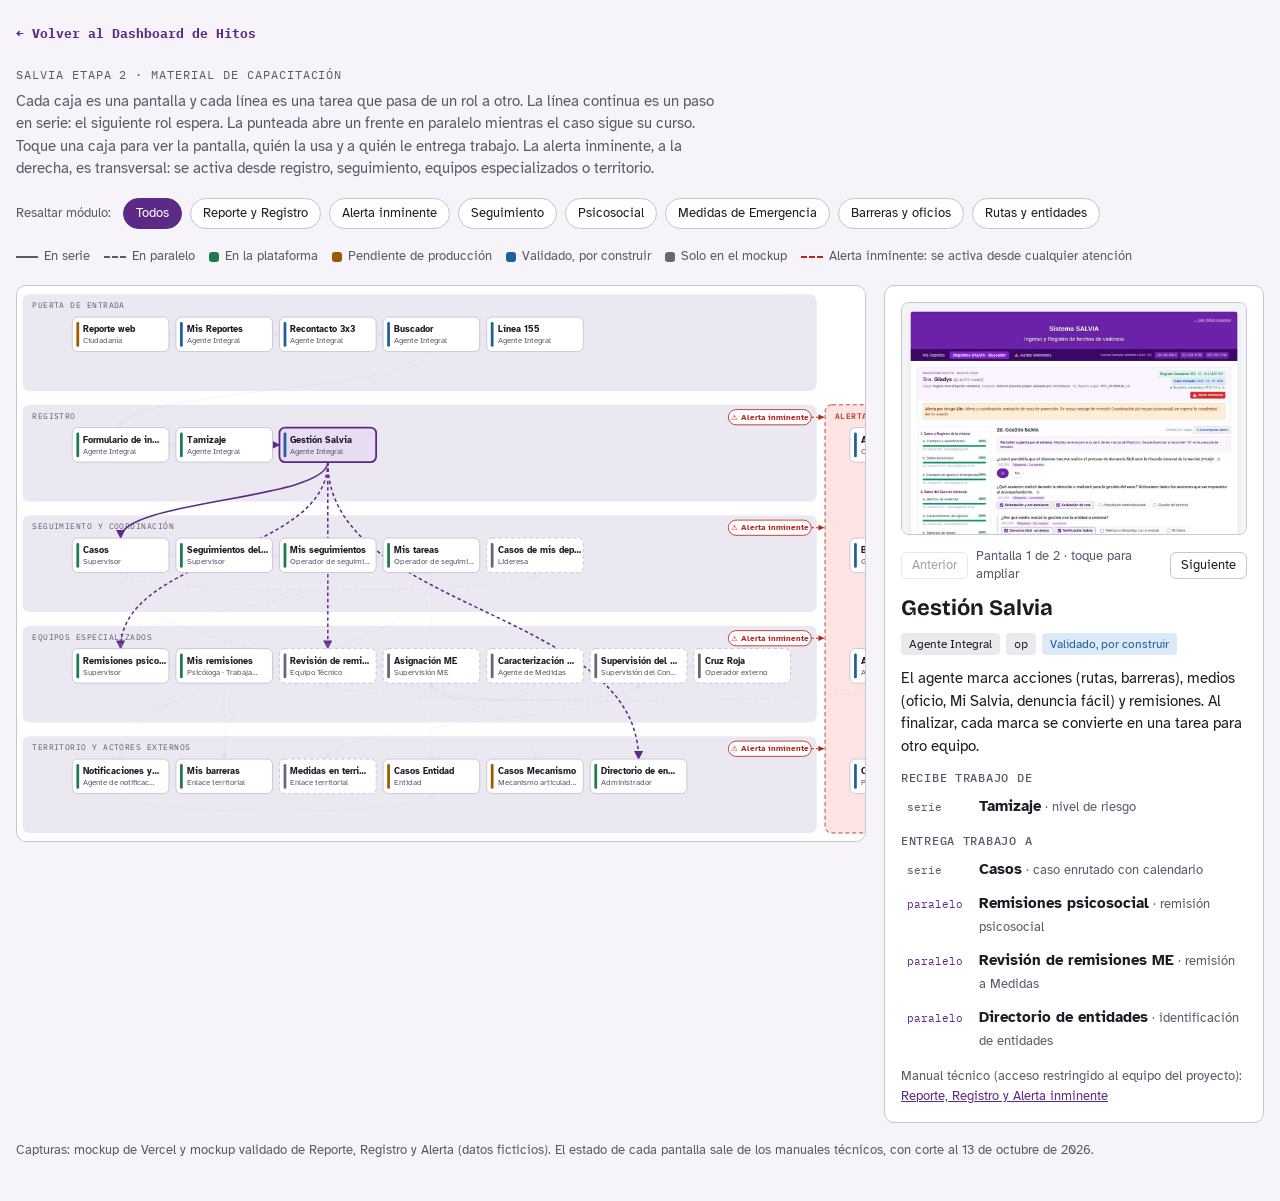
==== pipeline.html @ 810c1c6e "adjunta pipeline" ====
<!doctype html>
<html lang="es" xmlns:mso="urn:schemas-microsoft-com:office:office" xmlns:msdt="uuid:C2F41010-65B3-11d1-A29F-00AA00C14882">
<head>
<meta charset="utf-8">
<meta name="viewport" content="width=device-width, initial-scale=1, viewport-fit=cover">
<title>Red de acción SALVIA</title>
<meta name="description" content="Mapa interactivo de pantallas y traspasos de tareas de la plataforma SALVIA, con capturas por pantalla, para capacitación.">
<link rel="preconnect" href="https://fonts.googleapis.com">
<link rel="preconnect" href="https://fonts.gstatic.com" crossorigin>
<link rel="stylesheet" href="https://fonts.googleapis.com/css2?family=Bricolage+Grotesque:opsz,wght@12..96,500;12..96,700&family=Atkinson+Hyperlegible:ital,wght@0,400;0,700;1,400&family=IBM+Plex+Mono:wght@400;500&display=swap">
<link rel="stylesheet" href="styles.css">

<!--[if gte mso 9]><xml>
<mso:CustomDocumentProperties>
<mso:_ApprovalStatus msdt:dt="string">0</mso:_ApprovalStatus>
<mso:_ApprovalAssignedTo msdt:dt="string"></mso:_ApprovalAssignedTo>
<mso:_ApprovalRespondedBy msdt:dt="string"></mso:_ApprovalRespondedBy>
<mso:_ApprovalSentBy msdt:dt="string"></mso:_ApprovalSentBy>
</mso:CustomDocumentProperties>
</xml><![endif]-->
</head>
<body>
<div class="wrap">
    <div style="display: flex; justify-content: space-between; align-items: center; margin-bottom: 4px;">
    <a href="index.html" style="display: inline-flex; align-items: center; gap: 6px; font-size: 13px; color: var(--accent); text-decoration: none; font-weight: 700; font-family: var(--mono);">
      &larr; Volver al Dashboard de Hitos
    </a>
  </div>
  <header>
    <div class="eyebrow">SALVIA Etapa 2 · Material de capacitación</div>
    <p class="lede">Cada caja es una pantalla y cada línea es una tarea que pasa de un rol a otro. La línea continua es un paso en serie: el siguiente rol espera. La punteada abre un frente en paralelo mientras el caso sigue su curso. Toque una caja para ver la pantalla, quién la usa y a quién le entrega trabajo. La alerta inminente, a la derecha, es transversal: se activa desde registro, seguimiento, equipos especializados o territorio.</p>
  </header>

  <div class="toolbar" role="group" aria-label="Filtrar por módulo">
    <span class="lbl">Resaltar módulo:</span>
    <button class="chip" data-mod="" aria-pressed="true" id="f-todos">Todos</button>
    <button class="chip" data-mod="registro" aria-pressed="false" id="f-registro">Reporte y Registro</button>
    <button class="chip" data-mod="alerta" aria-pressed="false" id="f-alerta">Alerta inminente</button>
    <button class="chip" data-mod="seguimiento" aria-pressed="false" id="f-seguimiento">Seguimiento</button>
    <button class="chip" data-mod="psicosocial" aria-pressed="false" id="f-psicosocial">Psicosocial</button>
    <button class="chip" data-mod="medidas" aria-pressed="false" id="f-medidas">Medidas de Emergencia</button>
    <button class="chip" data-mod="barreras" aria-pressed="false" id="f-barreras">Barreras y oficios</button>
    <button class="chip" data-mod="rutas" aria-pressed="false" id="f-rutas">Rutas y entidades</button>
  </div>

  <div class="legend">
    <span><i class="sw"></i>En serie</span>
    <span><i class="sw par"></i>En paralelo</span>
    <span><i class="dot st-impl" style="background:var(--ok)"></i>En la plataforma</span>
    <span><i class="dot" style="background:var(--warn)"></i>Pendiente de producción</span>
    <span><i class="dot" style="background:var(--build)"></i>Validado, por construir</span>
    <span><i class="dot" style="background:var(--mock)"></i>Solo en el mockup</span>
    <span><i class="sw par" style="border-color:var(--risk)"></i>Alerta inminente: se activa desde cualquier atención</span>
  </div>

  <div class="main">
    <div class="mapbox"><svg class="map" id="map" viewBox="0 0 1390 804" role="img" aria-label="Red de pantallas y traspasos de tareas de SALVIA"></svg></div>
    <aside class="panel" id="panel" aria-live="polite"></aside>
  </div>

  <footer>Capturas: mockup de Vercel y mockup validado de Reporte, Registro y Alerta (datos ficticios). El estado de cada pantalla sale de los manuales técnicos, con corte al 13 de octubre de 2026.</footer>
</div>

<dialog id="zoom"><form method="dialog"><button id="zoom-close">Cerrar</button></form><img id="zoom-img" alt=""></dialog>

<script src="datos.js"></script>
<script src="app_r.js"></script>
</body>
</html>
---- styles.css ----
/* Red de acción SALVIA — estilos */
:root { color-scheme: light; }
html, body { margin: 0; }
img { max-width: 100%; }
[hidden] { display: none !important; }
/* Layout: mapa de la red a la izquierda (franjas por familia de roles), ficha de la pantalla a la derecha; en móvil la ficha baja debajo del mapa. */
:root {
  --bg: #f6f4f8;
  --surface: #ffffff;
  --band: #ece8f1;
  --ink: #1f1a26;
  --muted: #5f566b;
  --line: #c9c1d4;
  --accent: #5b2a86;
  --accent-soft: #e7dcf2;
  --ok: #1f7a4d;
  --ok-soft: #dff1e7;
  --warn: #9a5b00;
  --warn-soft: #fbeccc;
  --build: #1f5f9a;
  --build-soft: #dce9f6;
  --mock: #6c6476;
  --mock-soft: #ebe8ee;
  --risk: #b3261e;
  --risk-soft: #fbe4e2;
  --display: "Bricolage Grotesque", "Segoe UI", system-ui, sans-serif;
  --body: "Atkinson Hyperlegible", "Segoe UI", system-ui, sans-serif;
  --mono: "IBM Plex Mono", ui-monospace, "SFMono-Regular", Menlo, monospace;
}
@media (prefers-color-scheme: dark) {
  :root:not([data-theme="light"]) {
    --bg: #17141c; --surface: #211d28; --band: #2a2532; --ink: #efeaf5; --muted: #b3a9c0; --line: #4a4256;
    --accent: #c9a6ec; --accent-soft: #3b2d4c; --ok: #7fd3a6; --ok-soft: #1e3a2c; --warn: #f0c070; --warn-soft: #43341a;
    --build: #93c1f0; --build-soft: #1d3247; --mock: #b9b0c4; --mock-soft: #302b38; --risk: #ff8a80; --risk-soft: #3d2023; color-scheme: dark;
  }
}
:root[data-theme="dark"] {
  --risk-soft: #3d2023;
  --bg: #17141c; --surface: #211d28; --band: #2a2532; --ink: #efeaf5; --muted: #b3a9c0; --line: #4a4256;
  --accent: #c9a6ec; --accent-soft: #3b2d4c; --ok: #7fd3a6; --ok-soft: #1e3a2c; --warn: #f0c070; --warn-soft: #43341a;
  --build: #93c1f0; --build-soft: #1d3247; --mock: #b9b0c4; --mock-soft: #302b38; --risk: #ff8a80; color-scheme: dark;
}
* { box-sizing: border-box; }
body { background: var(--bg); color: var(--ink); font-family: var(--body); font-size: 15px; line-height: 1.5; }
.wrap { padding-left: max(16px, env(safe-area-inset-left, 0px)); padding-right: max(16px, env(safe-area-inset-right, 0px)); padding-block: 24px 40px; max-width: 1480px; margin: 0 auto; display: grid; gap: 18px; }
header { display: grid; gap: 6px; }
.eyebrow { font-family: var(--mono); font-size: 12px; letter-spacing: .08em; text-transform: uppercase; color: var(--muted); }
h1 { font-family: var(--display); font-weight: 700; font-size: clamp(26px, 3.4vw, 38px); line-height: 1.1; margin: 0; text-wrap: balance; }
.lede { color: var(--muted); max-width: 70ch; margin: 0; }
.toolbar { display: flex; flex-wrap: wrap; gap: 8px; align-items: center; }
.toolbar .lbl { font-size: 13px; color: var(--muted); margin-right: 4px; }
.chip { font: inherit; font-size: 13px; border: 1px solid var(--line); background: var(--surface); color: var(--ink); border-radius: 999px; padding: 5px 12px; cursor: pointer; }
.chip[aria-pressed="true"] { background: var(--accent); border-color: var(--accent); color: var(--surface); }
.chip:focus-visible, .node:focus-visible, .linkbtn:focus-visible, .navbtn:focus-visible { outline: 3px solid var(--accent); outline-offset: 2px; }
.legend { display: flex; flex-wrap: wrap; gap: 14px; font-size: 13px; color: var(--muted); }
.legend span { display: inline-flex; align-items: center; gap: 6px; }
.sw { width: 22px; height: 0; border-top: 2px solid var(--muted); display: inline-block; }
.sw.par { border-top-style: dashed; }
.dot { width: 10px; height: 10px; border-radius: 3px; display: inline-block; }
.main { display: grid; grid-template-columns: minmax(0, 1fr) 380px; gap: 18px; align-items: start; }
@media (max-width: 1100px) { .main { grid-template-columns: minmax(0, 1fr); } }
.mapbox { background: var(--surface); border: 1px solid var(--line); border-radius: 10px; overflow-x: auto; min-width: 0; }
svg.map { display: block; width: 100%; min-width: 960px; height: auto; }
.aicol { fill: var(--risk-soft); stroke: var(--risk); stroke-width: 1.2; stroke-dasharray: 6 4; }
.aititle { fill: var(--risk); font-family: var(--mono); font-size: 11px; letter-spacing: .06em; text-transform: uppercase; font-weight: 500; }
.port { cursor: pointer; }
.port rect { fill: var(--surface); stroke: var(--risk); stroke-width: 1.2; }
.port text { fill: var(--risk); font-family: var(--body); font-size: 11px; font-weight: 700; }
.port path { fill: none; stroke: var(--risk); stroke-width: 1.4; stroke-dasharray: 4 3; }
.port.on rect { fill: var(--risk-soft); stroke-width: 2.2; }
.port.dim { opacity: .3; }
.bandrect { fill: var(--band); }
.bandtxt { fill: var(--muted); font-family: var(--mono); font-size: 11px; letter-spacing: .06em; text-transform: uppercase; }
.edge { fill: none; stroke: var(--line); stroke-width: 1.4; transition: stroke .2s, opacity .2s; }
.edge.par { stroke-dasharray: 5 4; }
.edge.on { stroke: var(--accent); stroke-width: 2.2; }
.edge.dim { opacity: .18; }
.node { cursor: pointer; }
.node rect.box { fill: var(--surface); stroke: var(--line); stroke-width: 1.3; transition: stroke .15s, fill .15s; }
.node .stripe { }
.node text.n { fill: var(--ink); font-family: var(--body); font-weight: 700; font-size: 12.5px; }
.node text.r { fill: var(--muted); font-family: var(--body); font-size: 11px; }
.node:hover rect.box { stroke: var(--accent); }
.node.sel rect.box { stroke: var(--accent); stroke-width: 2.6; fill: var(--accent-soft); }
.node.dim { opacity: .28; }
.node.mock rect.box { stroke-dasharray: 5 4; }
.panel { background: var(--surface); border: 1px solid var(--line); border-radius: 10px; padding: 16px; display: grid; gap: 12px; position: sticky; top: calc(env(safe-area-inset-top, 0px) + 12px); min-width: 0; }
@media (max-width: 1100px) { .panel { position: static; } }
.shot { background: var(--band); border-radius: 8px; overflow: hidden; border: 1px solid var(--line); }
.shot img { display: block; width: 100%; height: auto; cursor: zoom-in; }
.shotbar { display: flex; justify-content: space-between; align-items: center; gap: 8px; font-size: 12.5px; color: var(--muted); }
.navbtn { font: inherit; font-size: 13px; border: 1px solid var(--line); background: var(--surface); color: var(--ink); border-radius: 6px; padding: 3px 10px; cursor: pointer; }
.navbtn:disabled { opacity: .4; cursor: default; }
.panel h2 { font-family: var(--display); font-weight: 700; font-size: 22px; line-height: 1.15; margin: 0; text-wrap: balance; }
.tags { display: flex; flex-wrap: wrap; gap: 6px; }
.tag { font-size: 12px; border-radius: 4px; padding: 2px 8px; background: var(--mock-soft); color: var(--ink); }
.tag.code { font-family: var(--mono); }
.st-impl { background: var(--ok-soft); color: var(--ok); }
.st-pend { background: var(--warn-soft); color: var(--warn); }
.st-build { background: var(--build-soft); color: var(--build); }
.st-mock { background: var(--mock-soft); color: var(--mock); }
.desc { margin: 0; }
.flows { display: grid; gap: 10px; }
.flows h3 { font-size: 12px; font-family: var(--mono); letter-spacing: .06em; text-transform: uppercase; color: var(--muted); margin: 0 0 4px; font-weight: 500; }
.flows ul { list-style: none; margin: 0; padding: 0; display: grid; gap: 4px; }
.linkbtn { font: inherit; text-align: left; width: 100%; background: none; border: 0; border-radius: 6px; padding: 4px 6px; cursor: pointer; color: var(--ink); display: flex; gap: 8px; align-items: baseline; }
.linkbtn:hover { background: var(--band); }
.kind { font-family: var(--mono); font-size: 11px; color: var(--muted); min-width: 64px; }
.kind.par { color: var(--accent); }
.via { color: var(--muted); font-size: 13px; }
.manual a { color: var(--accent); }
.note { font-size: 13px; color: var(--muted); margin: 0; }
dialog { border: 0; padding: 0; background: transparent; max-width: min(96vw, 1200px); }
dialog::backdrop { background: rgba(10, 6, 16, .72); }
dialog img { display: block; max-width: 100%; max-height: 88vh; border-radius: 8px; }
dialog form { text-align: right; margin-bottom: 6px; }
dialog button { font: inherit; border: 0; border-radius: 6px; padding: 6px 12px; background: var(--surface); color: var(--ink); cursor: pointer; }
footer { font-size: 13px; color: var(--muted); }
@media (prefers-reduced-motion: reduce) { * { transition: none !important; } }
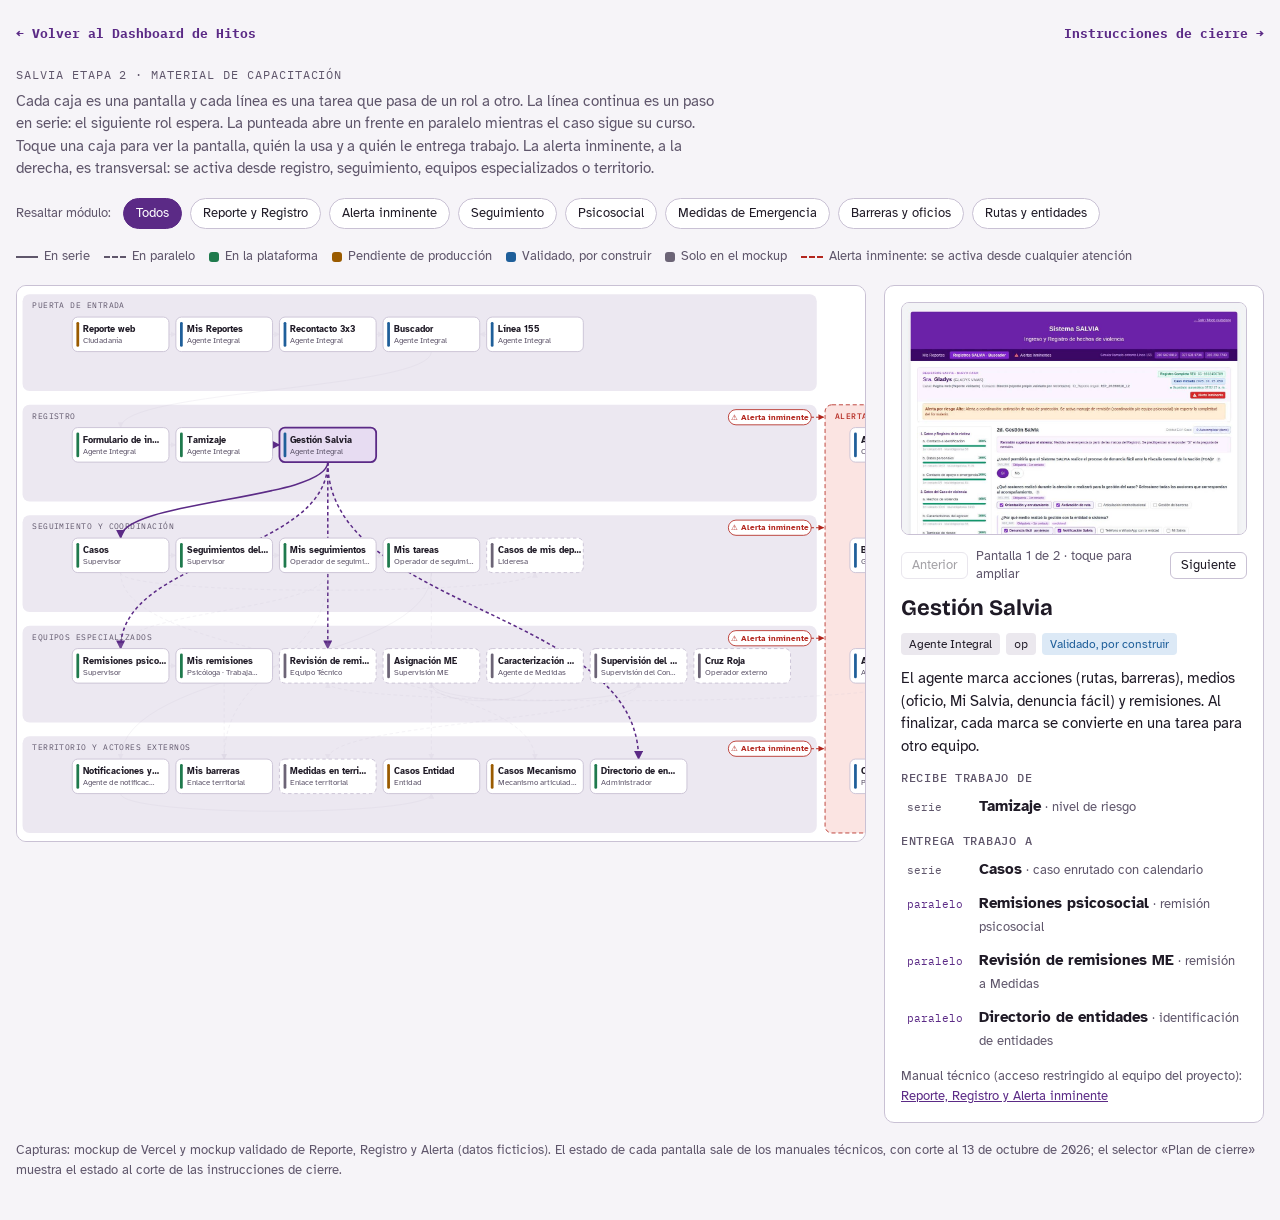
==== commit d47d16e2: "incluye plan de cierre dentro" ====
--- a/pipeline.html
+++ b/pipeline.html
@@ -24,6 +24,9 @@
     <div style="display: flex; justify-content: space-between; align-items: center; margin-bottom: 4px;">
     <a href="index.html" style="display: inline-flex; align-items: center; gap: 6px; font-size: 13px; color: var(--accent); text-decoration: none; font-weight: 700; font-family: var(--mono);">
       &larr; Volver al Dashboard de Hitos
+    </a>
+    <a href="instrucciones.html" style="display: inline-flex; align-items: center; gap: 6px; font-size: 13px; color: var(--accent); text-decoration: none; font-weight: 700; font-family: var(--mono);">
+      Instrucciones de cierre &rarr;
     </a>
   </div>
   <header>
@@ -58,12 +61,13 @@
     <aside class="panel" id="panel" aria-live="polite"></aside>
   </div>
 
-  <footer>Capturas: mockup de Vercel y mockup validado de Reporte, Registro y Alerta (datos ficticios). El estado de cada pantalla sale de los manuales técnicos, con corte al 13 de octubre de 2026.</footer>
+  <footer>Capturas: mockup de Vercel y mockup validado de Reporte, Registro y Alerta (datos ficticios). El estado de cada pantalla sale de los manuales técnicos, con corte al 13 de octubre de 2026; el selector «Plan de cierre» muestra el estado al corte de las instrucciones de cierre.</footer>
 </div>
 
 <dialog id="zoom"><form method="dialog"><button id="zoom-close">Cerrar</button></form><img id="zoom-img" alt=""></dialog>
 
 <script src="datos.js"></script>
-<script src="app_r.js"></script>
+<script src="cierre.js"></script>
+<script src="app_r.js?v=20261117"></script>
 </body>
 </html>
--- a/styles.css
+++ b/styles.css
@@ -117,3 +117,21 @@
 dialog button { font: inherit; border: 0; border-radius: 6px; padding: 6px 12px; background: var(--surface); color: var(--ink); cursor: pointer; }
 footer { font-size: 13px; color: var(--muted); }
 @media (prefers-reduced-motion: reduce) { * { transition: none !important; } }
+
+/* Vínculo con las instrucciones de cierre */
+.capa { display: flex; flex-wrap: wrap; gap: 8px 10px; align-items: center; font-size: 13px; color: var(--muted); margin: 10px 0 0; }
+.capa .lbl { font-family: var(--mono); font-size: 12px; }
+.capa .leg-c { display: inline-flex; flex-wrap: wrap; gap: 12px; margin-left: 6px; }
+.capa .leg-c span { display: inline-flex; align-items: center; gap: 6px; }
+.cierre { border-top: 1px solid var(--line); padding-top: 12px; display: grid; gap: 8px; }
+.cierre h3 { font-size: 12px; font-family: var(--mono); letter-spacing: .06em; text-transform: uppercase; color: var(--muted); margin: 0; font-weight: 500; }
+.cierre p { margin: 0; font-size: 14px; }
+.cst { display: inline-block; font: 500 11px/1.5 var(--mono); padding: 1px 8px; border-radius: 999px; white-space: nowrap; margin-right: 4px; }
+.cst.c-ok { background: var(--ok-soft); color: var(--ok); } .cst.c-build { background: var(--build-soft); color: var(--build); }
+.cst.c-warn { background: var(--warn-soft); color: var(--warn); } .cst.c-risk { background: var(--risk-soft); color: var(--risk); }
+.cst.c-mock { background: var(--mock-soft); color: var(--mock); } .cst.c-accent { background: var(--accent-soft); color: var(--accent); }
+.clist { list-style: none; margin: 0; padding: 0; display: grid; gap: 4px; }
+.ctask { display: grid; grid-template-columns: auto 1fr; gap: 8px; align-items: start; text-decoration: none; color: var(--ink); font-size: 14px; padding: 6px 8px; border-radius: 8px; border: 1px solid var(--line); }
+.ctask:hover { border-color: var(--accent); }
+.ctask .via { color: var(--muted); font-size: 13px; }
+.chist a, .cierre .note a { color: var(--accent); }
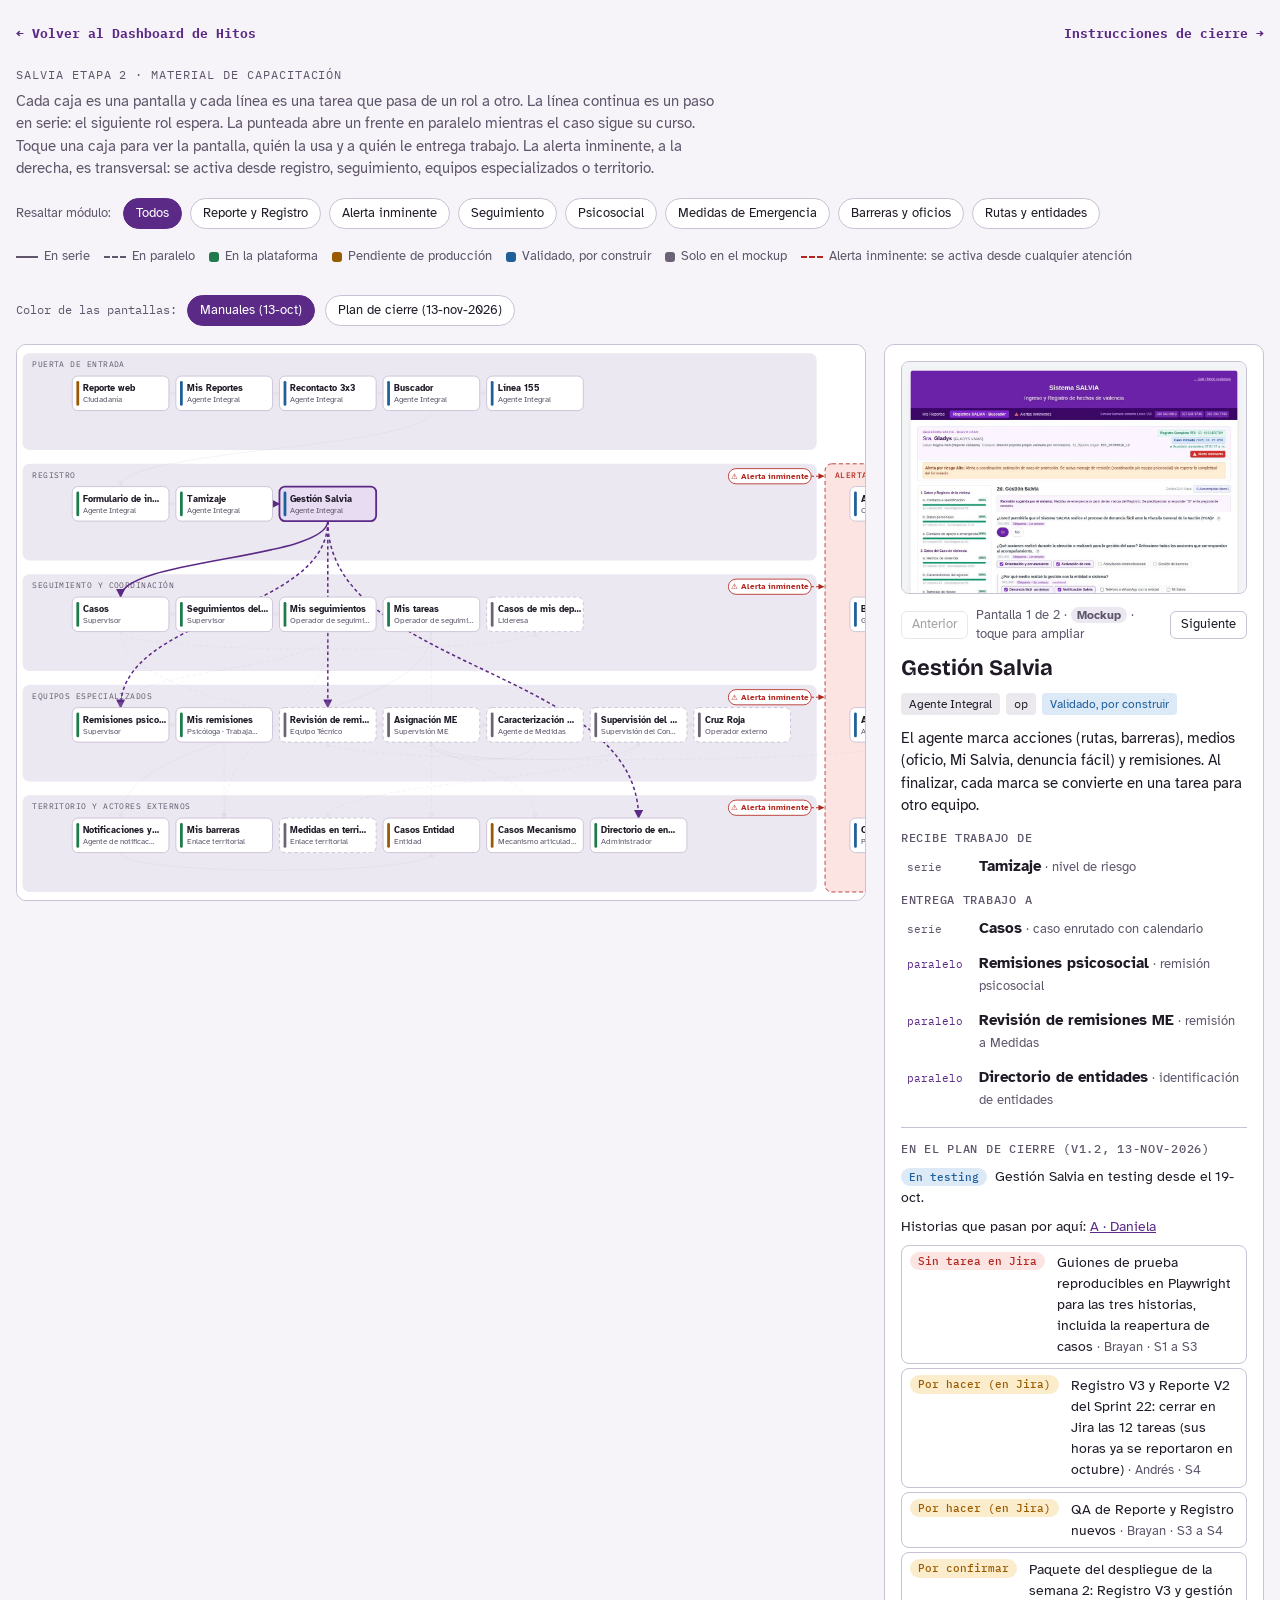
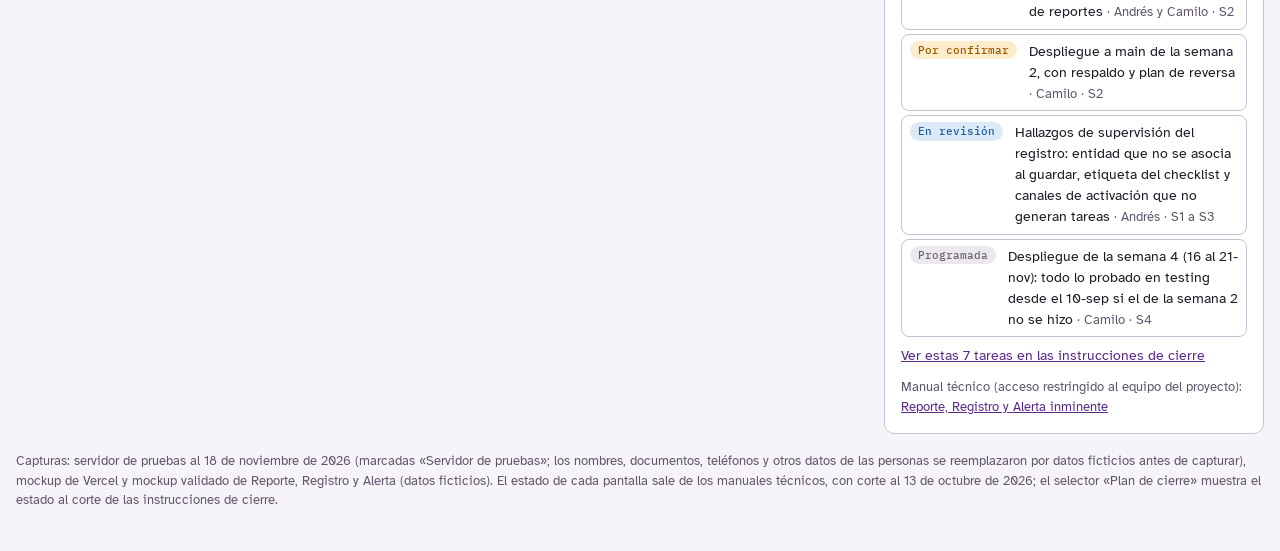
==== commit 0a072598: "avance con pantallas desarrolladas contiene varias pantallas nuevas y el cierre ajustado a la fecha" ====
--- a/pipeline.html
+++ b/pipeline.html
@@ -61,13 +61,13 @@
     <aside class="panel" id="panel" aria-live="polite"></aside>
   </div>
 
-  <footer>Capturas: mockup de Vercel y mockup validado de Reporte, Registro y Alerta (datos ficticios). El estado de cada pantalla sale de los manuales técnicos, con corte al 13 de octubre de 2026; el selector «Plan de cierre» muestra el estado al corte de las instrucciones de cierre.</footer>
+  <footer>Capturas: servidor de pruebas al 18 de noviembre de 2026 (marcadas «Servidor de pruebas»; los nombres, documentos, teléfonos y otros datos de las personas se reemplazaron por datos ficticios antes de capturar), mockup de Vercel y mockup validado de Reporte, Registro y Alerta (datos ficticios). El estado de cada pantalla sale de los manuales técnicos, con corte al 13 de octubre de 2026; el selector «Plan de cierre» muestra el estado al corte de las instrucciones de cierre.</footer>
 </div>
 
 <dialog id="zoom"><form method="dialog"><button id="zoom-close">Cerrar</button></form><img id="zoom-img" alt=""></dialog>
 
 <script src="datos.js"></script>
 <script src="cierre.js"></script>
-<script src="app_r.js?v=20261117"></script>
+<script src="app_r.js?v=20261118"></script>
 </body>
 </html>
--- a/styles.css
+++ b/styles.css
@@ -88,6 +88,9 @@
 @media (max-width: 1100px) { .panel { position: static; } }
 .shot { background: var(--band); border-radius: 8px; overflow: hidden; border: 1px solid var(--line); }
 .shot img { display: block; width: 100%; height: auto; cursor: zoom-in; }
+.shotbar .src { font-weight: 600; padding: 1px 6px; border-radius: 999px; font-size: 11.5px; }
+.shotbar .src-t { background: #e5f4e4; color: #1d6b2a; }
+.shotbar .src-m { background: var(--band); color: var(--muted); }
 .shotbar { display: flex; justify-content: space-between; align-items: center; gap: 8px; font-size: 12.5px; color: var(--muted); }
 .navbtn { font: inherit; font-size: 13px; border: 1px solid var(--line); background: var(--surface); color: var(--ink); border-radius: 6px; padding: 3px 10px; cursor: pointer; }
 .navbtn:disabled { opacity: .4; cursor: default; }
